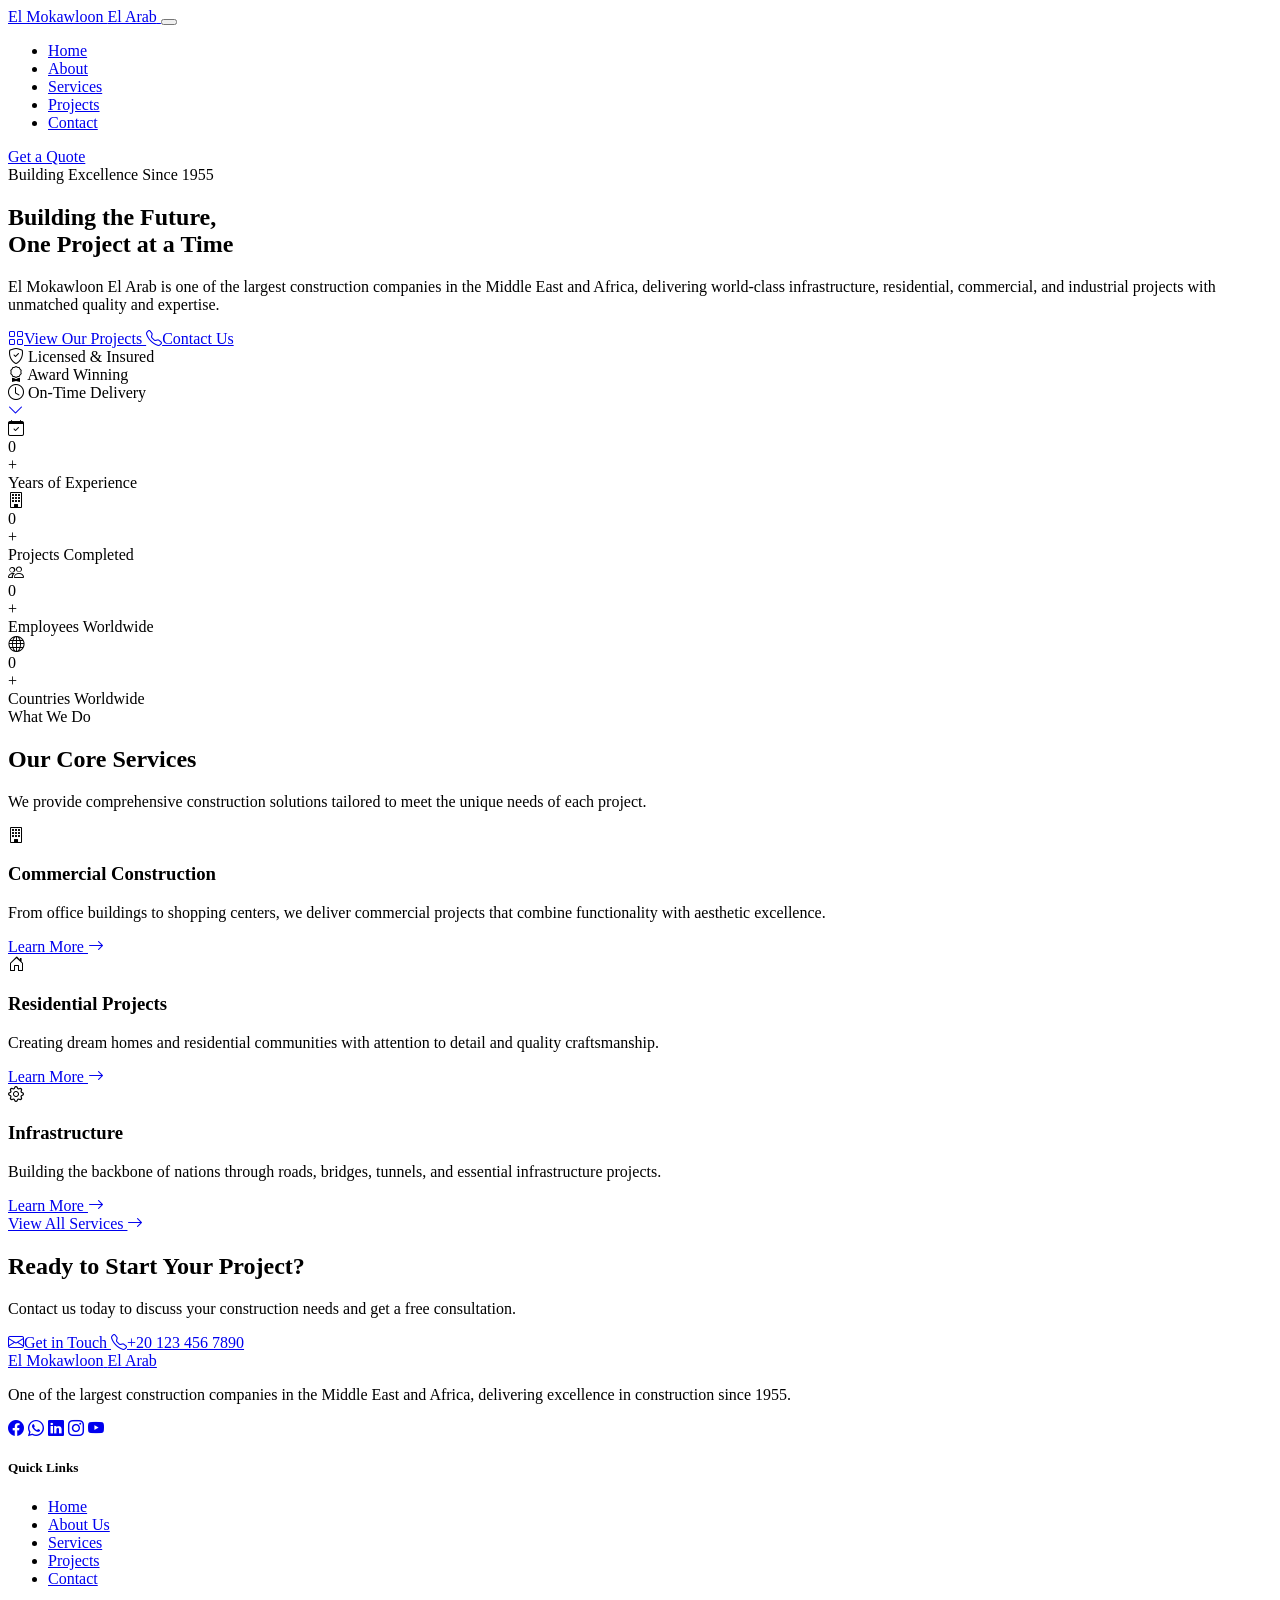
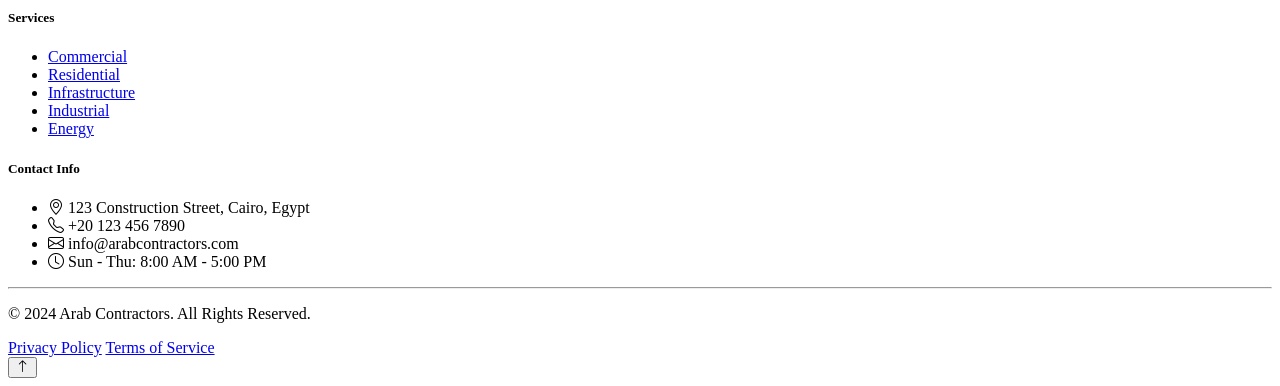
==== index.html @ 26c263ed "Add files via upload" ====
<!DOCTYPE html>
<html lang="en">
<head>
    <meta charset="UTF-8">
    <meta name="viewport" content="width=device-width, initial-scale=1.0">
    <meta name="description" content="Arab Contractors - Over 50 years of excellence in construction and infrastructure projects across the Middle East and Africa">
    <meta name="keywords" content="construction, contractors, building, infrastructure, Egypt, Middle East, Africa">
    <title>El Mokawloon El Arab</title>
    
    <!-- Bootstrap CSS -->
    <!-- <link href="https://cdn.jsdelivr.net/npm/bootstrap@5.3.0/dist/css/bootstrap.min.css" rel="stylesheet"> -->
    <!-- Bootstrap Icons -->
    <link href="https://cdn.jsdelivr.net/npm/bootstrap-icons@1.10.0/font/bootstrap-icons.css" rel="stylesheet">
    <!-- Google Fonts -->
    <link href="https://fonts.googleapis.com/css2?family=Inter:wght@300;400;500;600;700;800&display=swap" rel="stylesheet">
    <!-- Custom CSS -->
    <link rel="stylesheet" href="CSS/bootstrap.min.css">
    <link rel="stylesheet" href="CSS/style.css">
</head>
<body>
    <!-- Navbar -->
    <nav class="navbar navbar-expand-lg fixed-top" id="mainNavbar">
        <div class="container">
            <a class="navbar-brand" href="index.html">
                <span class="brand-text">El Mokawloon </span>
                <span class="brand-highlight">El Arab</span>
            </a>
            <button class="navbar-toggler" type="button" data-bs-toggle="collapse" data-bs-target="#navbarNav">
                <span class="navbar-toggler-icon"></span>
            </button>
            <div class="collapse navbar-collapse" id="navbarNav">
                <ul class="navbar-nav ms-auto">
                    <li class="nav-item">
                        <a class="nav-link active" href="index.html">Home</a>
                    </li>
                    <li class="nav-item">
                        <a class="nav-link" href="about.html">About</a>
                    </li>
                    <li class="nav-item">
                        <a class="nav-link" href="services.html">Services</a>
                    </li>
                    <li class="nav-item">
                        <a class="nav-link" href="projects.html">Projects</a>
                    </li>
                    <li class="nav-item">
                        <a class="nav-link" href="contact.html">Contact</a>
                    </li>
                </ul>
                <a href="contact.html" class="btn btn-primary ms-lg-3">Get a Quote</a>
            </div>
        </div>
    </nav>

    <!-- Hero Section -->
    <section class="hero-section" id="hero">
        <div class="hero-overlay"></div>
        <div class="container hero-content">
            <div class="row align-items-center min-vh-100">
                <div class="col-lg-7">
                    <span class="hero-badge">Building Excellence Since 1955</span>
                    <h1 class="hero-title">
                        Building the Future,<br>
                        <span class="text-gradient">One Project at a Time</span>
                    </h1>
                    <p class="hero-description">
                        El Mokawloon El Arab is one of the largest construction companies in the Middle East and Africa, 
                        delivering world-class infrastructure, residential, commercial, and industrial projects 
                        with unmatched quality and expertise.
                    </p>
                    <div class="hero-buttons">
                        <a href="projects.html" class="btn btn-primary btn-lg">
                            <i class="bi bi-grid me-2"></i>View Our Projects
                        </a>
                        <a href="contact.html" class="btn btn-outline-light btn-lg">
                            <i class="bi bi-telephone me-2"></i>Contact Us
                        </a>
                    </div>
                    <div class="hero-features">
                        <div class="hero-feature">
                            <i class="bi bi-shield-check"></i>
                            <span>Licensed & Insured</span>
                        </div>
                        <div class="hero-feature">
                            <i class="bi bi-award"></i>
                            <span>Award Winning</span>
                        </div>
                        <div class="hero-feature">
                            <i class="bi bi-clock"></i>
                            <span>On-Time Delivery</span>
                        </div>
                    </div>
                </div>
            </div>
        </div>
        <div class="hero-scroll-indicator">
            <a href="#stats">
                <i class="bi bi-chevron-down"></i>
            </a>
        </div>
    </section>

    <!-- Stats Section -->
    <section class="stats-section" id="stats">
        <div class="container">
            <div class="row g-4">
                <div class="col-6 col-lg-3">
                    <div class="stat-card">
                        <div class="stat-icon">
                            <i class="bi bi-calendar-check"></i>
                        </div>
                        <div class="stat-number" data-target="68">0</div>
                        <div class="stat-suffix">+</div>
                        <div class="stat-label">Years of Experience</div>
                    </div>
                </div>
                <div class="col-6 col-lg-3">
                    <div class="stat-card">
                        <div class="stat-icon">
                            <i class="bi bi-building"></i>
                        </div>
                        <div class="stat-number" data-target="2500">0</div>
                        <div class="stat-suffix">+</div>
                        <div class="stat-label">Projects Completed</div>
                    </div>
                </div>
                <div class="col-6 col-lg-3">
                    <div class="stat-card">
                        <div class="stat-icon">
                            <i class="bi bi-people"></i>
                        </div>
                        <div class="stat-number" data-target="50000">0</div>
                        <div class="stat-suffix">+</div>
                        <div class="stat-label">Employees Worldwide</div>
                    </div>
                </div>
                <div class="col-6 col-lg-3">
                    <div class="stat-card">
                        <div class="stat-icon">
                            <i class="bi bi-globe"></i>
                        </div>
                        <div class="stat-number" data-target="30">0</div>
                        <div class="stat-suffix">+</div>
                        <div class="stat-label">Countries Worldwide</div>
                    </div>
                </div>
            </div>
        </div>
    </section>

    <!-- Services Preview -->
    <section class="services-preview py-5">
        <div class="container">
            <div class="section-header text-center mb-5">
                <span class="section-badge">What We Do</span>
                <h2 class="section-title">Our Core Services</h2>
                <p class="section-description">
                    We provide comprehensive construction solutions tailored to meet the unique needs of each project.
                </p>
            </div>
            <div class="row g-4">
                <div class="col-md-6 col-lg-4">
                    <div class="service-card">
                        <div class="service-icon">
                            <i class="bi bi-building"></i>
                        </div>
                        <h3 class="service-title">Commercial Construction</h3>
                        <p class="service-description">
                            From office buildings to shopping centers, we deliver commercial projects that combine functionality with aesthetic excellence.
                        </p>
                        <a href="services.html" class="service-link">
                            Learn More <i class="bi bi-arrow-right"></i>
                        </a>
                    </div>
                </div>
                <div class="col-md-6 col-lg-4">
                    <div class="service-card">
                        <div class="service-icon">
                            <i class="bi bi-house-door"></i>
                        </div>
                        <h3 class="service-title">Residential Projects</h3>
                        <p class="service-description">
                            Creating dream homes and residential communities with attention to detail and quality craftsmanship.
                        </p>
                        <a href="services.html" class="service-link">
                            Learn More <i class="bi bi-arrow-right"></i>
                        </a>
                    </div>
                </div>
                <div class="col-md-6 col-lg-4">
                    <div class="service-card">
                        <div class="service-icon">
                            <i class="bi bi-gear"></i>
                        </div>
                        <h3 class="service-title">Infrastructure</h3>
                        <p class="service-description">
                            Building the backbone of nations through roads, bridges, tunnels, and essential infrastructure projects.
                        </p>
                        <a href="services.html" class="service-link">
                            Learn More <i class="bi bi-arrow-right"></i>
                        </a>
                    </div>
                </div>
            </div>
            <div class="text-center mt-5">
                <a href="services.html" class="btn btn-outline-primary btn-lg">
                    View All Services <i class="bi bi-arrow-right ms-2"></i>
                </a>
            </div>
        </div>
    </section>

    <!-- CTA Section -->
    <section class="cta-section">
        <div class="container">
            <div class="cta-content text-center">
                <h2 class="cta-title">Ready to Start Your Project?</h2>
                <p class="cta-description">
                    Contact us today to discuss your construction needs and get a free consultation.
                </p>
                <div class="cta-buttons">
                    <a href="contact.html" class="btn btn-primary btn-lg">
                        <i class="bi bi-envelope me-2"></i>Get in Touch
                    </a>
                    <a href="tel:+201234567890" class="btn btn-outline-light btn-lg">
                        <i class="bi bi-telephone me-2"></i>+20 123 456 7890
                    </a>
                </div>
            </div>
        </div>
    </section>

    <!-- Footer -->
    <footer class="footer">
        <div class="container">
            <div class="row g-4">
                <div class="col-lg-4">
                    <div class="footer-brand">
                        <a href="index.html" class="footer-logo">
                            <span class="brand-text">El Mokawloon</span>
                            <span class="brand-highlight">El Arab</span>
                        </a>
                        <p class="footer-about">
                            One of the largest construction companies in the Middle East and Africa, 
                            delivering excellence in construction since 1955.
                        </p>
                        <div class="footer-social">
                            <a href="#" class="social-link"><i class="bi bi-facebook"></i></a>
                            <a href="#" class="social-link"><i class="bi bi-whatsapp"></i></a>
                            <a href="#" class="social-link"><i class="bi bi-linkedin"></i></a>
                            <a href="#" class="social-link"><i class="bi bi-instagram"></i></a>
                            <a href="#" class="social-link"><i class="bi bi-youtube"></i></a>
                        </div>
                    </div>
                </div>
                <div class="col-6 col-lg-2">
                    <h5 class="footer-title">Quick Links</h5>
                    <ul class="footer-links">
                        <li><a href="index.html">Home</a></li>
                        <li><a href="about.html">About Us</a></li>
                        <li><a href="services.html">Services</a></li>
                        <li><a href="projects.html">Projects</a></li>
                        <li><a href="contact.html">Contact</a></li>
                    </ul>
                </div>
                <div class="col-6 col-lg-2">
                    <h5 class="footer-title">Services</h5>
                    <ul class="footer-links">
                        <li><a href="services.html">Commercial</a></li>
                        <li><a href="services.html">Residential</a></li>
                        <li><a href="services.html">Infrastructure</a></li>
                        <li><a href="services.html">Industrial</a></li>
                        <li><a href="services.html">Energy</a></li>
                    </ul>
                </div>
                <div class="col-lg-4">
                    <h5 class="footer-title">Contact Info</h5>
                    <ul class="footer-contact">
                        <li>
                            <i class="bi bi-geo-alt"></i>
                            <span>123 Construction Street, Cairo, Egypt</span>
                        </li>
                        <li>
                            <i class="bi bi-telephone"></i>
                            <span>+20 123 456 7890</span>
                        </li>
                        <li>
                            <i class="bi bi-envelope"></i>
                            <span>info@arabcontractors.com</span>
                        </li>
                        <li>
                            <i class="bi bi-clock"></i>
                            <span>Sun - Thu: 8:00 AM - 5:00 PM</span>
                        </li>
                    </ul>
                </div>
            </div>
            <hr class="footer-divider">
            <div class="footer-bottom">
                <p class="copyright">
                    &copy; 2024 Arab Contractors. All Rights Reserved.
                </p>
                <div class="footer-bottom-links">
                    <a href="#">Privacy Policy</a>
                    <a href="#">Terms of Service</a>
                </div>
            </div>
        </div>
    </footer>

    <!-- Back to Top Button -->
    <button class="back-to-top" id="backToTop">
        <i class="bi bi-arrow-up"></i>
    </button>

    <!-- Bootstrap JS -->
    <script src="https://cdn.jsdelivr.net/npm/bootstrap@5.3.0/dist/js/bootstrap.bundle.min.js"></script>
    <!-- Custom JS -->
    <script src="js/main.js"></script>
</body>
</html>
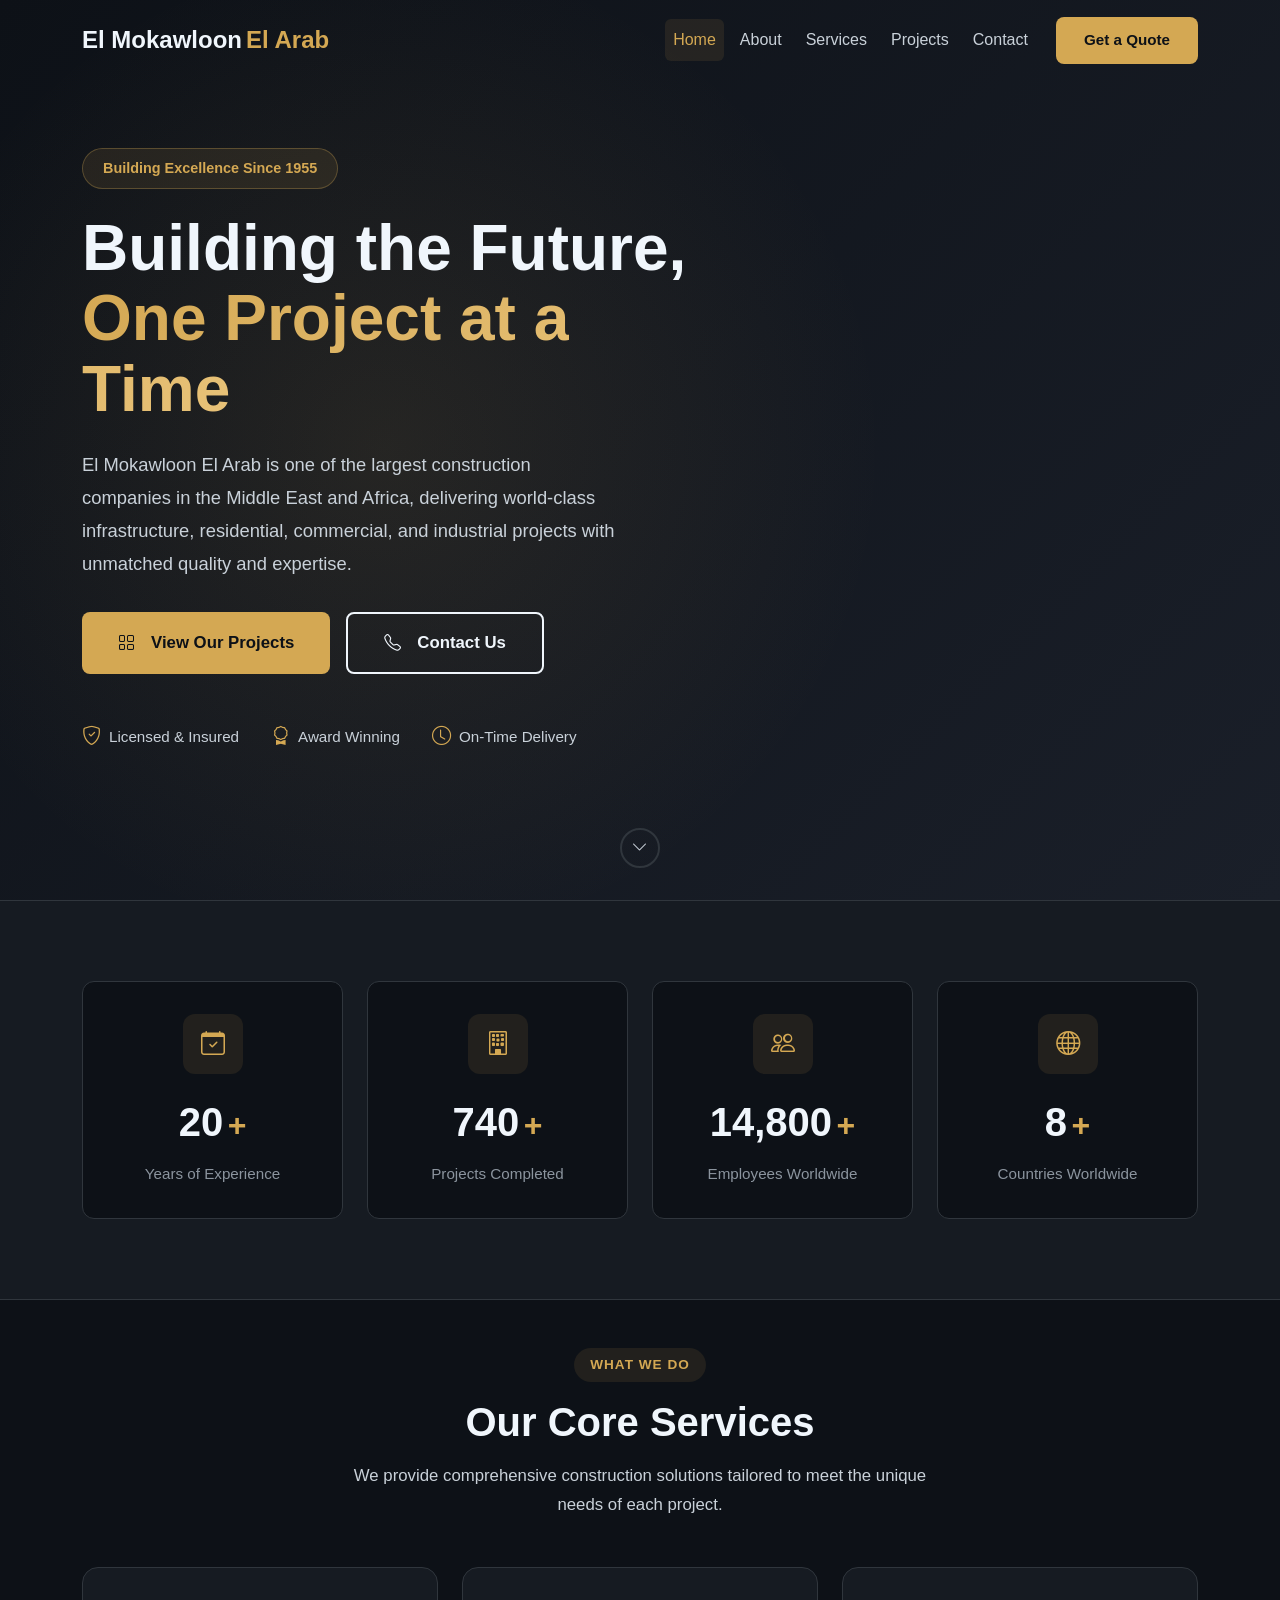
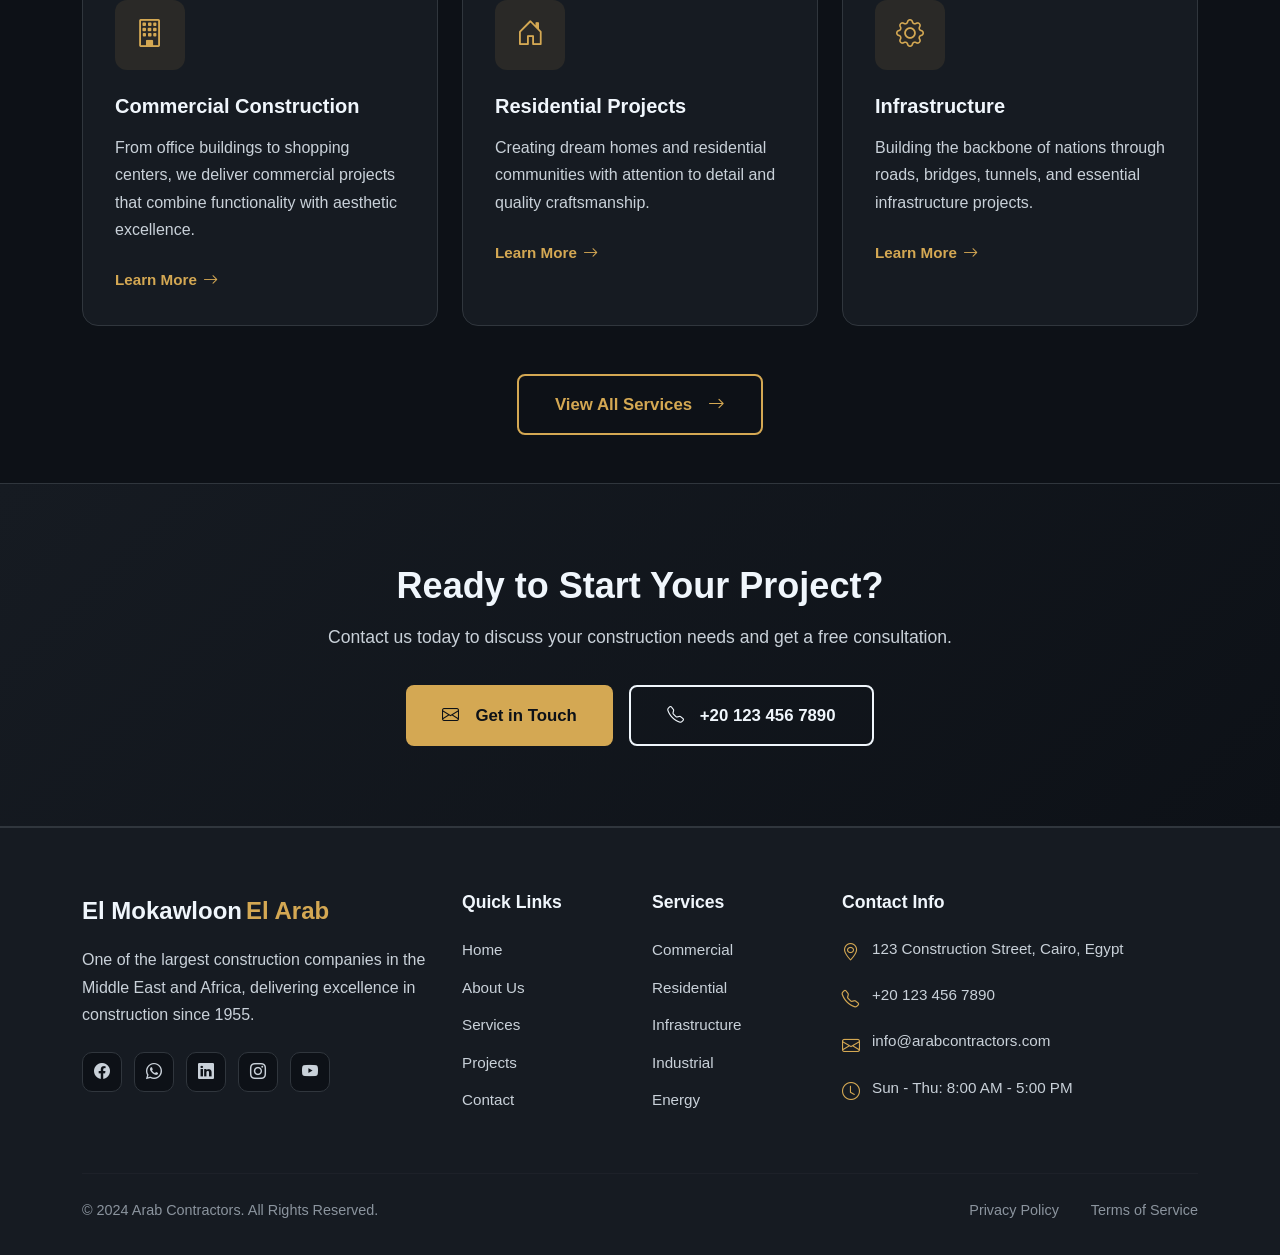
==== commit 7f61de07: "Update index.html Updated HTML structure and links for the website." ====
--- a/index.html
+++ b/index.html
@@ -14,8 +14,8 @@
     <!-- Google Fonts -->
     <link href="https://fonts.googleapis.com/css2?family=Inter:wght@300;400;500;600;700;800&display=swap" rel="stylesheet">
     <!-- Custom CSS -->
-    <link rel="stylesheet" href="CSS/bootstrap.min.css">
-    <link rel="stylesheet" href="CSS/style.css">
+    <link rel="stylesheet" href="bootstrap.min.css">
+  <link rel="stylesheet" href="style.css">
 </head>
 <body>
     <!-- Navbar -->
@@ -315,6 +315,7 @@
     <!-- Bootstrap JS -->
     <script src="https://cdn.jsdelivr.net/npm/bootstrap@5.3.0/dist/js/bootstrap.bundle.min.js"></script>
     <!-- Custom JS -->
-    <script src="js/main.js"></script>
+    <script src="bootstrap.bundle.min.js"></script>
+    <script src="main.js"></script>
 </body>
 </html>
--- a/style.css
+++ b/style.css
@@ -0,0 +1,1673 @@
+/* ========================================
+   Arab Contractors - Main Stylesheet
+   ======================================== */
+
+/* CSS Variables */
+:root {
+    --primary-color: #D4A853;
+    --primary-hover: #C49843;
+    --primary-light: rgba(212, 168, 83, 0.1);
+    --bg-dark: #0D1117;
+    --bg-card: #161B22;
+    --bg-card-hover: #1C2128;
+    --text-primary: #F0F6FC;
+    --text-secondary: #C9D1D9;
+    --text-muted: #8B949E;
+    --border-color: #30363D;
+    --success-color: #3FB950;
+    --error-color: #F85149;
+    --font-family: 'Inter', -apple-system, BlinkMacSystemFont, 'Segoe UI', Roboto, sans-serif;
+    --border-radius: 12px;
+    --border-radius-lg: 16px;
+    --transition: all 0.3s ease;
+}
+
+/* Reset & Base Styles */
+* {
+    margin: 0;
+    padding: 0;
+    box-sizing: border-box;
+}
+
+html {
+    scroll-behavior: smooth;
+}
+
+body {
+    font-family: var(--font-family);
+    background-color: var(--bg-dark);
+    color: var(--text-primary);
+    line-height: 1.6;
+    overflow-x: hidden;
+}
+
+a {
+    color: var(--primary-color);
+    text-decoration: none;
+    transition: var(--transition);
+}
+
+a:hover {
+    color: var(--primary-hover);
+}
+
+img {
+    max-width: 100%;
+    height: auto;
+}
+
+/* ========================================
+   Typography
+   ======================================== */
+
+h1, h2, h3, h4, h5, h6 {
+    font-weight: 700;
+    line-height: 1.2;
+    margin-bottom: 1rem;
+    color: var(--text-primary);
+}
+
+h1 { font-size: 3.5rem; }
+h2 { font-size: 2.5rem; }
+h3 { font-size: 1.75rem; }
+h4 { font-size: 1.25rem; }
+
+p {
+    color: var(--text-secondary);
+    margin-bottom: 1rem;
+    line-height: 1.7;
+}
+
+/* ========================================
+   Buttons
+   ======================================== */
+
+.btn {
+    padding: 12px 28px;
+    border-radius: 8px;
+    font-weight: 600;
+    font-size: 0.95rem;
+    transition: var(--transition);
+    border: none;
+    cursor: pointer;
+    display: inline-flex;
+    align-items: center;
+    justify-content: center;
+    gap: 8px;
+}
+
+.btn-primary {
+    background-color: var(--primary-color);
+    color: var(--bg-dark);
+}
+
+.btn-primary:hover {
+    background-color: var(--primary-hover);
+    color: var(--bg-dark);
+    transform: translateY(-2px);
+    box-shadow: 0 4px 20px rgba(212, 168, 83, 0.3);
+}
+
+.btn-outline-light {
+    background: transparent;
+    border: 2px solid var(--text-primary);
+    color: var(--text-primary);
+}
+
+.btn-outline-light:hover {
+    background: var(--text-primary);
+    color: var(--bg-dark);
+}
+
+.btn-outline-primary {
+    background: transparent;
+    border: 2px solid var(--primary-color);
+    color: var(--primary-color);
+}
+
+.btn-outline-primary:hover {
+    background: var(--primary-color);
+    color: var(--bg-dark);
+}
+
+.btn-lg {
+    padding: 16px 36px;
+    font-size: 1.05rem;
+}
+
+/* ========================================
+   Navbar
+   ======================================== */
+
+.navbar {
+    padding: 1rem 0;
+    background: transparent;
+    transition: var(--transition);
+    z-index: 1000;
+}
+
+.navbar.scrolled {
+    background: rgba(13, 17, 23, 0.95);
+    backdrop-filter: blur(10px);
+    box-shadow: 0 4px 20px rgba(0, 0, 0, 0.3);
+    padding: 0.75rem 0;
+}
+
+.navbar-brand {
+    font-size: 1.5rem;
+    font-weight: 800;
+    display: flex;
+    align-items: center;
+    gap: 4px;
+}
+
+.brand-text {
+    color: var(--text-primary);
+}
+
+.brand-highlight {
+    color: var(--primary-color);
+}
+
+.navbar-nav .nav-link {
+    color: var(--text-secondary);
+    font-weight: 500;
+    padding: 0.5rem 1rem;
+    margin: 0 0.25rem;
+    border-radius: 6px;
+    transition: var(--transition);
+}
+
+.navbar-nav .nav-link:hover,
+.navbar-nav .nav-link.active {
+    color: var(--primary-color);
+    background: var(--primary-light);
+}
+
+.navbar-toggler {
+    border: none;
+    padding: 0.5rem;
+    background: var(--bg-card);
+    border-radius: 6px;
+}
+
+.navbar-toggler:focus {
+    box-shadow: none;
+}
+
+.navbar-toggler-icon {
+    background-image: url("data:image/svg+xml,%3csvg xmlns='http://www.w3.org/2000/svg' viewBox='0 0 30 30'%3e%3cpath stroke='rgba%28240, 246, 252, 0.8%29' stroke-linecap='round' stroke-miterlimit='10' stroke-width='2' d='M4 7h22M4 15h22M4 23h22'/%3e%3c/svg%3e");
+}
+
+/* ========================================
+   Hero Section
+   ======================================== */
+
+.hero-section {
+    min-height: 100vh;
+    background: linear-gradient(135deg, var(--bg-dark) 0%, #1a1f29 100%);
+    position: relative;
+    overflow: hidden;
+}
+
+.hero-section::before {
+    content: '';
+    position: absolute;
+    top: 0;
+    right: 0;
+    width: 50%;
+    height: 100%;
+    background: url('https://images.unsplash.com/photo-1504307651254-35680f356dfd?w=1200&h=800&fit=crop') center/cover;
+    opacity: 0.3;
+    mask-image: linear-gradient(to left, rgba(0,0,0,1), rgba(0,0,0,0));
+    -webkit-mask-image: linear-gradient(to left, rgba(0,0,0,1), rgba(0,0,0,0));
+}
+
+.hero-overlay {
+    position: absolute;
+    inset: 0;
+    background: radial-gradient(circle at 30% 50%, rgba(212, 168, 83, 0.1) 0%, transparent 50%);
+}
+
+.hero-content {
+    position: relative;
+    z-index: 10;
+}
+
+.hero-badge {
+    display: inline-block;
+    background: var(--primary-light);
+    color: var(--primary-color);
+    padding: 8px 20px;
+    border-radius: 50px;
+    font-size: 0.9rem;
+    font-weight: 600;
+    margin-bottom: 1.5rem;
+    border: 1px solid rgba(212, 168, 83, 0.3);
+}
+
+.hero-title {
+    font-size: 4rem;
+    font-weight: 800;
+    line-height: 1.1;
+    margin-bottom: 1.5rem;
+}
+
+.text-gradient {
+    background: linear-gradient(135deg, var(--primary-color) 0%, #E8C278 100%);
+    -webkit-background-clip: text;
+    -webkit-text-fill-color: transparent;
+    background-clip: text;
+}
+
+.hero-description {
+    font-size: 1.15rem;
+    color: var(--text-secondary);
+    max-width: 540px;
+    margin-bottom: 2rem;
+    line-height: 1.8;
+}
+
+.hero-buttons {
+    display: flex;
+    gap: 1rem;
+    flex-wrap: wrap;
+    margin-bottom: 3rem;
+}
+
+.hero-features {
+    display: flex;
+    gap: 2rem;
+    flex-wrap: wrap;
+}
+
+.hero-feature {
+    display: flex;
+    align-items: center;
+    gap: 8px;
+    color: var(--text-secondary);
+    font-size: 0.95rem;
+}
+
+.hero-feature i {
+    color: var(--primary-color);
+    font-size: 1.2rem;
+}
+
+.hero-scroll-indicator {
+    position: absolute;
+    bottom: 2rem;
+    left: 50%;
+    transform: translateX(-50%);
+    z-index: 10;
+}
+
+.hero-scroll-indicator a {
+    display: flex;
+    align-items: center;
+    justify-content: center;
+    width: 40px;
+    height: 40px;
+    border: 2px solid var(--border-color);
+    border-radius: 50%;
+    color: var(--text-secondary);
+    animation: bounce 2s infinite;
+}
+
+@keyframes bounce {
+    0%, 20%, 50%, 80%, 100% { transform: translateY(0); }
+    40% { transform: translateY(-10px); }
+    60% { transform: translateY(-5px); }
+}
+
+/* ========================================
+   Stats Section
+   ======================================== */
+
+.stats-section {
+    padding: 5rem 0;
+    background: var(--bg-card);
+    border-top: 1px solid var(--border-color);
+    border-bottom: 1px solid var(--border-color);
+}
+
+.stat-card {
+    text-align: center;
+    padding: 2rem;
+    background: var(--bg-dark);
+    border-radius: var(--border-radius);
+    border: 1px solid var(--border-color);
+    transition: var(--transition);
+}
+
+.stat-card:hover {
+    transform: translateY(-5px);
+    border-color: var(--primary-color);
+    box-shadow: 0 10px 30px rgba(0, 0, 0, 0.3);
+}
+
+.stat-icon {
+    width: 60px;
+    height: 60px;
+    background: var(--primary-light);
+    border-radius: 12px;
+    display: flex;
+    align-items: center;
+    justify-content: center;
+    margin: 0 auto 1rem;
+}
+
+.stat-icon i {
+    font-size: 1.5rem;
+    color: var(--primary-color);
+}
+
+.stat-number {
+    font-size: 2.5rem;
+    font-weight: 800;
+    color: var(--text-primary);
+    display: inline;
+}
+
+.stat-suffix {
+    font-size: 2rem;
+    font-weight: 700;
+    color: var(--primary-color);
+    display: inline;
+}
+
+.stat-label {
+    color: var(--text-muted);
+    font-size: 0.95rem;
+    margin-top: 0.5rem;
+}
+
+/* ========================================
+   Section Headers
+   ======================================== */
+
+.section-badge {
+    display: inline-block;
+    background: var(--primary-light);
+    color: var(--primary-color);
+    padding: 6px 16px;
+    border-radius: 50px;
+    font-size: 0.85rem;
+    font-weight: 600;
+    margin-bottom: 1rem;
+    text-transform: uppercase;
+    letter-spacing: 1px;
+}
+
+.section-title {
+    font-size: 2.5rem;
+    font-weight: 800;
+    margin-bottom: 1rem;
+}
+
+.section-description {
+    color: var(--text-secondary);
+    max-width: 600px;
+    margin: 0 auto;
+    font-size: 1.05rem;
+    line-height: 1.7;
+}
+
+/* ========================================
+   Service Cards
+   ======================================== */
+
+.services-preview {
+    background: var(--bg-dark);
+}
+
+.service-card {
+    background: var(--bg-card);
+    border: 1px solid var(--border-color);
+    border-radius: var(--border-radius-lg);
+    padding: 2rem;
+    height: 100%;
+    transition: var(--transition);
+}
+
+.service-card:hover {
+    transform: translateY(-5px);
+    border-color: var(--primary-color);
+    box-shadow: 0 20px 40px rgba(0, 0, 0, 0.3);
+}
+
+.service-icon {
+    width: 70px;
+    height: 70px;
+    background: var(--primary-light);
+    border-radius: var(--border-radius);
+    display: flex;
+    align-items: center;
+    justify-content: center;
+    margin-bottom: 1.5rem;
+}
+
+.service-icon i {
+    font-size: 1.75rem;
+    color: var(--primary-color);
+}
+
+.service-title {
+    font-size: 1.25rem;
+    font-weight: 700;
+    margin-bottom: 1rem;
+}
+
+.service-description {
+    color: var(--text-secondary);
+    margin-bottom: 1.5rem;
+    line-height: 1.7;
+}
+
+.service-link {
+    display: inline-flex;
+    align-items: center;
+    gap: 6px;
+    color: var(--primary-color);
+    font-weight: 600;
+    font-size: 0.95rem;
+}
+
+.service-link:hover {
+    gap: 10px;
+}
+
+/* Service Card Full (Services Page) */
+.service-card-full {
+    background: var(--bg-card);
+    border: 1px solid var(--border-color);
+    border-radius: var(--border-radius-lg);
+    overflow: hidden;
+    height: 100%;
+    transition: var(--transition);
+}
+
+.service-card-full:hover {
+    transform: translateY(-5px);
+    border-color: var(--primary-color);
+    box-shadow: 0 20px 40px rgba(0, 0, 0, 0.3);
+}
+
+.service-card-image {
+    position: relative;
+    height: 200px;
+    overflow: hidden;
+}
+
+.service-card-image img {
+    width: 100%;
+    height: 100%;
+    object-fit: cover;
+    transition: var(--transition);
+}
+
+.service-card-full:hover .service-card-image img {
+    transform: scale(1.1);
+}
+
+.service-card-overlay {
+    position: absolute;
+    inset: 0;
+    background: rgba(13, 17, 23, 0.8);
+    display: flex;
+    align-items: center;
+    justify-content: center;
+    opacity: 0;
+    transition: var(--transition);
+}
+
+.service-card-full:hover .service-card-overlay {
+    opacity: 1;
+}
+
+.service-card-content {
+    padding: 1.5rem;
+}
+
+.service-icon-small {
+    width: 50px;
+    height: 50px;
+    background: var(--primary-light);
+    border-radius: 10px;
+    display: flex;
+    align-items: center;
+    justify-content: center;
+    margin-bottom: 1rem;
+}
+
+.service-icon-small i {
+    font-size: 1.25rem;
+    color: var(--primary-color);
+}
+
+.service-card-title {
+    font-size: 1.2rem;
+    font-weight: 700;
+    margin-bottom: 0.75rem;
+}
+
+.service-card-description {
+    color: var(--text-secondary);
+    font-size: 0.95rem;
+    margin-bottom: 1rem;
+    line-height: 1.6;
+}
+
+.service-features {
+    list-style: none;
+    padding: 0;
+    margin: 0;
+}
+
+.service-features li {
+    color: var(--text-secondary);
+    padding: 0.4rem 0;
+    display: flex;
+    align-items: center;
+    gap: 8px;
+    font-size: 0.9rem;
+}
+
+.service-features li i {
+    color: var(--primary-color);
+}
+
+/* ========================================
+   Page Header
+   ======================================== */
+
+.page-header {
+    padding: 160px 0 80px;
+    background: linear-gradient(135deg, var(--bg-dark) 0%, #1a1f29 100%);
+    position: relative;
+    text-align: center;
+}
+
+.page-header-overlay {
+    position: absolute;
+    inset: 0;
+    background: url('https://images.unsplash.com/photo-1504307651254-35680f356dfd?w=1200&h=400&fit=crop') center/cover;
+    opacity: 0.1;
+}
+
+.page-header-content {
+    position: relative;
+    z-index: 10;
+}
+
+.breadcrumb {
+    justify-content: center;
+    margin-bottom: 1rem;
+}
+
+.breadcrumb-item {
+    color: var(--text-muted);
+    font-size: 0.95rem;
+}
+
+.breadcrumb-item a {
+    color: var(--text-secondary);
+}
+
+.breadcrumb-item.active {
+    color: var(--primary-color);
+}
+
+.breadcrumb-item + .breadcrumb-item::before {
+    color: var(--text-muted);
+}
+
+.page-title {
+    font-size: 3rem;
+    font-weight: 800;
+    margin-bottom: 1rem;
+}
+
+.page-description {
+    color: var(--text-secondary);
+    max-width: 600px;
+    margin: 0 auto;
+    font-size: 1.1rem;
+}
+
+/* ========================================
+   About Section
+   ======================================== */
+
+.about-content {
+    background: var(--bg-dark);
+}
+
+.about-images {
+    position: relative;
+}
+
+.about-image-main img {
+    border-radius: var(--border-radius-lg);
+    box-shadow: 0 20px 40px rgba(0, 0, 0, 0.3);
+}
+
+.about-image-secondary {
+    position: absolute;
+    bottom: -30px;
+    right: -30px;
+    width: 200px;
+    border: 4px solid var(--bg-dark);
+    border-radius: var(--border-radius);
+    box-shadow: 0 10px 30px rgba(0, 0, 0, 0.3);
+}
+
+.about-experience-badge {
+    position: absolute;
+    top: 30px;
+    left: -20px;
+    background: var(--primary-color);
+    color: var(--bg-dark);
+    padding: 1.5rem;
+    border-radius: var(--border-radius);
+    text-align: center;
+    box-shadow: 0 10px 30px rgba(212, 168, 83, 0.3);
+}
+
+.experience-number {
+    display: block;
+    font-size: 2rem;
+    font-weight: 800;
+}
+
+.experience-text {
+    font-size: 0.85rem;
+    font-weight: 600;
+}
+
+.about-text .section-title {
+    text-align: left;
+}
+
+.about-description {
+    color: var(--text-secondary);
+    line-height: 1.8;
+    margin-bottom: 1.5rem;
+}
+
+.about-features {
+    display: grid;
+    grid-template-columns: repeat(2, 1fr);
+    gap: 1rem;
+    margin-top: 2rem;
+}
+
+.about-feature {
+    display: flex;
+    align-items: center;
+    gap: 10px;
+    color: var(--text-secondary);
+}
+
+.about-feature i {
+    color: var(--primary-color);
+    font-size: 1.1rem;
+}
+
+/* ========================================
+   Mission & Vision
+   ======================================== */
+
+.mission-vision {
+    background: var(--bg-card);
+}
+
+.mv-card {
+    background: var(--bg-dark);
+    border: 1px solid var(--border-color);
+    border-radius: var(--border-radius-lg);
+    padding: 2.5rem;
+    height: 100%;
+    transition: var(--transition);
+}
+
+.mv-card:hover {
+    border-color: var(--primary-color);
+    transform: translateY(-5px);
+}
+
+.mv-icon {
+    width: 70px;
+    height: 70px;
+    background: var(--primary-light);
+    border-radius: var(--border-radius);
+    display: flex;
+    align-items: center;
+    justify-content: center;
+    margin-bottom: 1.5rem;
+}
+
+.mv-icon i {
+    font-size: 1.75rem;
+    color: var(--primary-color);
+}
+
+.mv-title {
+    font-size: 1.5rem;
+    font-weight: 700;
+    margin-bottom: 1rem;
+}
+
+.mv-description {
+    color: var(--text-secondary);
+    line-height: 1.8;
+}
+
+/* ========================================
+   Core Values
+   ======================================== */
+
+.core-values {
+    background: var(--bg-dark);
+}
+
+.value-card {
+    background: var(--bg-card);
+    border: 1px solid var(--border-color);
+    border-radius: var(--border-radius-lg);
+    padding: 2rem;
+    text-align: center;
+    height: 100%;
+    transition: var(--transition);
+}
+
+.value-card:hover {
+    transform: translateY(-5px);
+    border-color: var(--primary-color);
+}
+
+.value-icon {
+    width: 60px;
+    height: 60px;
+    background: var(--primary-light);
+    border-radius: 50%;
+    display: flex;
+    align-items: center;
+    justify-content: center;
+    margin: 0 auto 1.5rem;
+}
+
+.value-icon i {
+    font-size: 1.5rem;
+    color: var(--primary-color);
+}
+
+.value-title {
+    font-size: 1.15rem;
+    font-weight: 700;
+    margin-bottom: 0.75rem;
+}
+
+.value-description {
+    color: var(--text-secondary);
+    font-size: 0.95rem;
+    line-height: 1.6;
+}
+
+/* ========================================
+   Team Section
+   ======================================== */
+
+.team-section {
+    background: var(--bg-card);
+}
+
+.team-card {
+    background: var(--bg-dark);
+    border: 1px solid var(--border-color);
+    border-radius: var(--border-radius-lg);
+    overflow: hidden;
+    text-align: center;
+    transition: var(--transition);
+}
+
+.team-card:hover {
+    transform: translateY(-5px);
+    border-color: var(--primary-color);
+}
+
+.team-image {
+    height: 280px;
+    overflow: hidden;
+}
+
+.team-image img {
+    width: 100%;
+    height: 100%;
+    object-fit: cover;
+    transition: var(--transition);
+}
+
+.team-card:hover .team-image img {
+    transform: scale(1.1);
+}
+
+.team-info {
+    padding: 1.5rem;
+}
+
+.team-name {
+    font-size: 1.2rem;
+    font-weight: 700;
+    margin-bottom: 0.25rem;
+}
+
+.team-position {
+    color: var(--primary-color);
+    font-size: 0.95rem;
+    margin-bottom: 1rem;
+}
+
+.team-social {
+    display: flex;
+    justify-content: center;
+    gap: 1rem;
+}
+
+.team-social a {
+    width: 36px;
+    height: 36px;
+    background: var(--bg-card);
+    border: 1px solid var(--border-color);
+    border-radius: 50%;
+    display: flex;
+    align-items: center;
+    justify-content: center;
+    color: var(--text-secondary);
+    transition: var(--transition);
+}
+
+.team-social a:hover {
+    background: var(--primary-color);
+    border-color: var(--primary-color);
+    color: var(--bg-dark);
+}
+
+/* ========================================
+   Process Section
+   ======================================== */
+
+.process-section {
+    background: var(--bg-card);
+}
+
+.process-card {
+    background: var(--bg-dark);
+    border: 1px solid var(--border-color);
+    border-radius: var(--border-radius-lg);
+    padding: 2rem;
+    text-align: center;
+    height: 100%;
+    transition: var(--transition);
+    position: relative;
+}
+
+.process-card:hover {
+    transform: translateY(-5px);
+    border-color: var(--primary-color);
+}
+
+.process-number {
+    font-size: 3rem;
+    font-weight: 800;
+    color: var(--primary-color);
+    opacity: 0.3;
+    margin-bottom: 1rem;
+}
+
+.process-title {
+    font-size: 1.15rem;
+    font-weight: 700;
+    margin-bottom: 0.75rem;
+}
+
+.process-description {
+    color: var(--text-secondary);
+    font-size: 0.95rem;
+    line-height: 1.6;
+}
+
+/* ========================================
+   Projects Section
+   ======================================== */
+
+.projects-gallery {
+    background: var(--bg-dark);
+}
+
+.projects-filter {
+    display: flex;
+    flex-wrap: wrap;
+    justify-content: center;
+    gap: 0.75rem;
+}
+
+.filter-btn {
+    background: var(--bg-card);
+    border: 1px solid var(--border-color);
+    color: var(--text-secondary);
+    padding: 10px 24px;
+    border-radius: 50px;
+    font-size: 0.95rem;
+    font-weight: 500;
+    cursor: pointer;
+    transition: var(--transition);
+}
+
+.filter-btn:hover,
+.filter-btn.active {
+    background: var(--primary-color);
+    border-color: var(--primary-color);
+    color: var(--bg-dark);
+}
+
+.project-card {
+    background: var(--bg-card);
+    border: 1px solid var(--border-color);
+    border-radius: var(--border-radius-lg);
+    overflow: hidden;
+    transition: var(--transition);
+}
+
+.project-card:hover {
+    transform: translateY(-5px);
+    border-color: var(--primary-color);
+}
+
+.project-image {
+    position: relative;
+    height: 250px;
+    overflow: hidden;
+}
+
+.project-image img {
+    width: 100%;
+    height: 100%;
+    object-fit: cover;
+    transition: var(--transition);
+}
+
+.project-card:hover .project-image img {
+    transform: scale(1.1);
+}
+
+.project-overlay {
+    position: absolute;
+    inset: 0;
+    background: rgba(13, 17, 23, 0.8);
+    display: flex;
+    align-items: center;
+    justify-content: center;
+    opacity: 0;
+    transition: var(--transition);
+}
+
+.project-card:hover .project-overlay {
+    opacity: 1;
+}
+
+.project-link {
+    width: 50px;
+    height: 50px;
+    background: var(--primary-color);
+    border-radius: 50%;
+    display: flex;
+    align-items: center;
+    justify-content: center;
+    color: var(--bg-dark);
+    font-size: 1.25rem;
+    transition: var(--transition);
+}
+
+.project-link:hover {
+    transform: scale(1.1);
+    color: var(--bg-dark);
+}
+
+.project-info {
+    padding: 1.5rem;
+}
+
+.project-category {
+    display: inline-block;
+    background: var(--primary-light);
+    color: var(--primary-color);
+    padding: 4px 12px;
+    border-radius: 50px;
+    font-size: 0.8rem;
+    font-weight: 600;
+    margin-bottom: 0.75rem;
+}
+
+.project-title {
+    font-size: 1.15rem;
+    font-weight: 700;
+    margin-bottom: 0.5rem;
+}
+
+.project-location {
+    color: var(--text-muted);
+    font-size: 0.9rem;
+    display: flex;
+    align-items: center;
+    gap: 6px;
+}
+
+/* ========================================
+   Contact Section
+   ======================================== */
+
+.contact-section {
+    background: var(--bg-dark);
+}
+
+.contact-info-wrapper {
+    background: var(--bg-card);
+    border: 1px solid var(--border-color);
+    border-radius: var(--border-radius-lg);
+    padding: 2rem;
+    height: 100%;
+}
+
+.contact-info-title {
+    font-size: 1.5rem;
+    font-weight: 700;
+    margin-bottom: 0.75rem;
+}
+
+.contact-info-description {
+    color: var(--text-secondary);
+    margin-bottom: 2rem;
+    line-height: 1.7;
+}
+
+.contact-info-cards {
+    display: flex;
+    flex-direction: column;
+    gap: 1.5rem;
+    margin-bottom: 2rem;
+}
+
+.contact-info-card {
+    display: flex;
+    gap: 1rem;
+}
+
+.contact-info-icon {
+    width: 50px;
+    height: 50px;
+    background: var(--primary-light);
+    border-radius: 10px;
+    display: flex;
+    align-items: center;
+    justify-content: center;
+    flex-shrink: 0;
+}
+
+.contact-info-icon i {
+    font-size: 1.25rem;
+    color: var(--primary-color);
+}
+
+.contact-info-content h5 {
+    font-size: 1rem;
+    font-weight: 600;
+    margin-bottom: 0.25rem;
+}
+
+.contact-info-content p {
+    color: var(--text-secondary);
+    font-size: 0.95rem;
+    margin: 0;
+    line-height: 1.5;
+}
+
+.contact-social h5 {
+    font-size: 1rem;
+    font-weight: 600;
+    margin-bottom: 1rem;
+}
+
+.social-links {
+    display: flex;
+    gap: 0.75rem;
+}
+
+.social-links a {
+    width: 40px;
+    height: 40px;
+    background: var(--bg-dark);
+    border: 1px solid var(--border-color);
+    border-radius: 10px;
+    display: flex;
+    align-items: center;
+    justify-content: center;
+    color: var(--text-secondary);
+    transition: var(--transition);
+}
+
+.social-links a:hover {
+    background: var(--primary-color);
+    border-color: var(--primary-color);
+    color: var(--bg-dark);
+}
+
+/* Contact Form */
+.contact-form-wrapper {
+    background: var(--bg-card);
+    border: 1px solid var(--border-color);
+    border-radius: var(--border-radius-lg);
+    padding: 2.5rem;
+}
+
+.form-title {
+    font-size: 1.5rem;
+    font-weight: 700;
+    margin-bottom: 0.5rem;
+}
+
+.form-subtitle {
+    color: var(--text-secondary);
+    margin-bottom: 2rem;
+}
+
+.form-section {
+    margin-bottom: 2rem;
+    padding-bottom: 2rem;
+    border-bottom: 1px solid var(--border-color);
+}
+
+.form-section:last-of-type {
+    border-bottom: none;
+    padding-bottom: 0;
+}
+
+.form-section-title {
+    font-size: 1.1rem;
+    font-weight: 600;
+    margin-bottom: 1.25rem;
+    display: flex;
+    align-items: center;
+    gap: 8px;
+    color: var(--primary-color);
+}
+
+.form-label {
+    font-weight: 500;
+    color: var(--text-primary);
+    margin-bottom: 0.5rem;
+}
+
+.form-control,
+.form-select {
+    background: var(--bg-dark);
+    border: 1px solid var(--border-color);
+    color: var(--text-primary);
+    padding: 12px 16px;
+    border-radius: 8px;
+    font-size: 0.95rem;
+    transition: var(--transition);
+}
+
+.form-control:focus,
+.form-select:focus {
+    background: var(--bg-dark);
+    border-color: var(--primary-color);
+    color: var(--text-primary);
+    box-shadow: 0 0 0 3px rgba(212, 168, 83, 0.1);
+}
+
+.form-control::placeholder {
+    color: var(--text-muted);
+}
+
+.form-select option {
+    background: var(--bg-dark);
+    color: var(--text-primary);
+}
+
+.input-group .form-control {
+    border-right: none;
+}
+
+.input-group .form-select {
+    border-left: 1px solid var(--border-color);
+}
+
+/* Custom Checkbox */
+.custom-checkbox {
+    background: var(--bg-dark);
+    border: 1px solid var(--border-color);
+    border-radius: 8px;
+    padding: 1rem;
+    transition: var(--transition);
+    cursor: pointer;
+}
+
+.custom-checkbox:hover {
+    border-color: var(--primary-color);
+}
+
+.custom-checkbox .form-check-input {
+    width: 1.25rem;
+    height: 1.25rem;
+    margin-right: 0.75rem;
+    background-color: var(--bg-card);
+    border-color: var(--border-color);
+}
+
+.custom-checkbox .form-check-input:checked {
+    background-color: var(--primary-color);
+    border-color: var(--primary-color);
+}
+
+.custom-checkbox .form-check-label {
+    display: flex;
+    align-items: center;
+    gap: 8px;
+    color: var(--text-secondary);
+    cursor: pointer;
+}
+
+.custom-checkbox .form-check-label i {
+    color: var(--primary-color);
+}
+
+/* File Upload */
+.file-upload-area {
+    position: relative;
+}
+
+.file-input {
+    position: absolute;
+    width: 100%;
+    height: 100%;
+    opacity: 0;
+    cursor: pointer;
+}
+
+.file-upload-label {
+    display: flex;
+    flex-direction: column;
+    align-items: center;
+    justify-content: center;
+    padding: 2rem;
+    background: var(--bg-dark);
+    border: 2px dashed var(--border-color);
+    border-radius: var(--border-radius);
+    text-align: center;
+    cursor: pointer;
+    transition: var(--transition);
+}
+
+.file-upload-label:hover {
+    border-color: var(--primary-color);
+}
+
+.file-upload-label i {
+    font-size: 2.5rem;
+    color: var(--primary-color);
+    margin-bottom: 1rem;
+}
+
+.file-upload-label span {
+    color: var(--text-secondary);
+    margin-bottom: 0.5rem;
+}
+
+.file-upload-label small {
+    color: var(--text-muted);
+    font-size: 0.85rem;
+}
+
+/* Form Submit */
+.form-submit {
+    margin-top: 2rem;
+}
+
+.form-note {
+    text-align: center;
+    color: var(--text-muted);
+    font-size: 0.9rem;
+    margin-top: 1rem;
+    display: flex;
+    align-items: center;
+    justify-content: center;
+    gap: 6px;
+}
+
+.form-note i {
+    color: var(--success-color);
+}
+
+/* Map Section */
+.map-section iframe {
+    filter: grayscale(100%) invert(90%) contrast(90%);
+}
+
+/* ========================================
+   CTA Section
+   ======================================== */
+
+.cta-section {
+    padding: 5rem 0;
+    background: linear-gradient(135deg, var(--bg-card) 0%, var(--bg-dark) 100%);
+    border-top: 1px solid var(--border-color);
+    border-bottom: 1px solid var(--border-color);
+}
+
+.cta-content {
+    max-width: 700px;
+    margin: 0 auto;
+}
+
+.cta-title {
+    font-size: 2.25rem;
+    font-weight: 800;
+    margin-bottom: 1rem;
+}
+
+.cta-description {
+    color: var(--text-secondary);
+    font-size: 1.1rem;
+    margin-bottom: 2rem;
+}
+
+.cta-buttons {
+    display: flex;
+    justify-content: center;
+    gap: 1rem;
+    flex-wrap: wrap;
+}
+
+/* ========================================
+   Footer
+   ======================================== */
+
+.footer {
+    background: var(--bg-card);
+    padding: 4rem 0 0;
+    border-top: 1px solid var(--border-color);
+}
+
+.footer-brand .footer-logo {
+    font-size: 1.5rem;
+    font-weight: 800;
+    display: inline-flex;
+    gap: 4px;
+    margin-bottom: 1rem;
+}
+
+.footer-about {
+    color: var(--text-secondary);
+    margin-bottom: 1.5rem;
+    line-height: 1.7;
+}
+
+.footer-social {
+    display: flex;
+    gap: 0.75rem;
+}
+
+.footer-social .social-link {
+    width: 40px;
+    height: 40px;
+    background: var(--bg-dark);
+    border: 1px solid var(--border-color);
+    border-radius: 10px;
+    display: flex;
+    align-items: center;
+    justify-content: center;
+    color: var(--text-secondary);
+    transition: var(--transition);
+}
+
+.footer-social .social-link:hover {
+    background: var(--primary-color);
+    border-color: var(--primary-color);
+    color: var(--bg-dark);
+}
+
+.footer-title {
+    font-size: 1.1rem;
+    font-weight: 700;
+    margin-bottom: 1.5rem;
+    color: var(--text-primary);
+}
+
+.footer-links {
+    list-style: none;
+    padding: 0;
+    margin: 0;
+}
+
+.footer-links li {
+    margin-bottom: 0.75rem;
+}
+
+.footer-links a {
+    color: var(--text-secondary);
+    font-size: 0.95rem;
+    transition: var(--transition);
+}
+
+.footer-links a:hover {
+    color: var(--primary-color);
+    padding-left: 5px;
+}
+
+.footer-contact {
+    list-style: none;
+    padding: 0;
+    margin: 0;
+}
+
+.footer-contact li {
+    display: flex;
+    gap: 12px;
+    margin-bottom: 1rem;
+    color: var(--text-secondary);
+    font-size: 0.95rem;
+}
+
+.footer-contact li i {
+    color: var(--primary-color);
+    font-size: 1.1rem;
+    margin-top: 2px;
+}
+
+.footer-divider {
+    border-color: var(--border-color);
+    margin: 3rem 0 1.5rem;
+}
+
+.footer-bottom {
+    display: flex;
+    justify-content: space-between;
+    align-items: center;
+    flex-wrap: wrap;
+    gap: 1rem;
+    padding-bottom: 2rem;
+}
+
+.copyright {
+    color: var(--text-muted);
+    font-size: 0.9rem;
+    margin: 0;
+}
+
+.footer-bottom-links {
+    display: flex;
+    gap: 2rem;
+}
+
+.footer-bottom-links a {
+    color: var(--text-muted);
+    font-size: 0.9rem;
+}
+
+.footer-bottom-links a:hover {
+    color: var(--primary-color);
+}
+
+/* ========================================
+   Back to Top Button
+   ======================================== */
+
+.back-to-top {
+    position: fixed;
+    bottom: 30px;
+    right: 30px;
+    width: 50px;
+    height: 50px;
+    background: var(--primary-color);
+    color: var(--bg-dark);
+    border: none;
+    border-radius: 50%;
+    font-size: 1.25rem;
+    cursor: pointer;
+    opacity: 0;
+    visibility: hidden;
+    transition: var(--transition);
+    z-index: 999;
+    display: flex;
+    align-items: center;
+    justify-content: center;
+    box-shadow: 0 4px 20px rgba(212, 168, 83, 0.3);
+}
+
+.back-to-top.show {
+    opacity: 1;
+    visibility: visible;
+}
+
+.back-to-top:hover {
+    transform: translateY(-5px);
+    box-shadow: 0 8px 30px rgba(212, 168, 83, 0.4);
+}
+
+/* ========================================
+   Responsive Design
+   ======================================== */
+
+@media (max-width: 991px) {
+    h1 { font-size: 2.5rem; }
+    h2 { font-size: 2rem; }
+    
+    .hero-title {
+        font-size: 2.75rem;
+    }
+    
+    .navbar-collapse {
+        background: var(--bg-card);
+        padding: 1.5rem;
+        border-radius: var(--border-radius);
+        margin-top: 1rem;
+        border: 1px solid var(--border-color);
+    }
+    
+    .navbar-nav .nav-link {
+        padding: 0.75rem 1rem;
+    }
+    
+    .navbar .btn {
+        margin-top: 1rem;
+        width: 100%;
+    }
+    
+    .about-image-secondary {
+        display: none;
+    }
+    
+    .about-experience-badge {
+        left: 20px;
+    }
+}
+
+@media (max-width: 767px) {
+    .hero-title {
+        font-size: 2.25rem;
+    }
+    
+    .hero-buttons {
+        flex-direction: column;
+    }
+    
+    .hero-buttons .btn {
+        width: 100%;
+    }
+    
+    .hero-features {
+        flex-direction: column;
+        gap: 1rem;
+    }
+    
+    .page-title {
+        font-size: 2rem;
+    }
+    
+    .section-title {
+        font-size: 1.75rem;
+    }
+    
+    .cta-title {
+        font-size: 1.75rem;
+    }
+    
+    .cta-buttons {
+        flex-direction: column;
+    }
+    
+    .cta-buttons .btn {
+        width: 100%;
+    }
+    
+    .footer-bottom {
+        flex-direction: column;
+        text-align: center;
+    }
+    
+    .back-to-top {
+        bottom: 20px;
+        right: 20px;
+        width: 45px;
+        height: 45px;
+    }
+    
+    .contact-form-wrapper {
+        padding: 1.5rem;
+    }
+    
+    .about-features {
+        grid-template-columns: 1fr;
+    }
+}
+
+@media (max-width: 575px) {
+    .stat-card {
+        padding: 1.5rem;
+    }
+    
+    .stat-number {
+        font-size: 2rem;
+    }
+    
+    .projects-filter {
+        gap: 0.5rem;
+    }
+    
+    .filter-btn {
+        padding: 8px 16px;
+        font-size: 0.85rem;
+    }
+}
